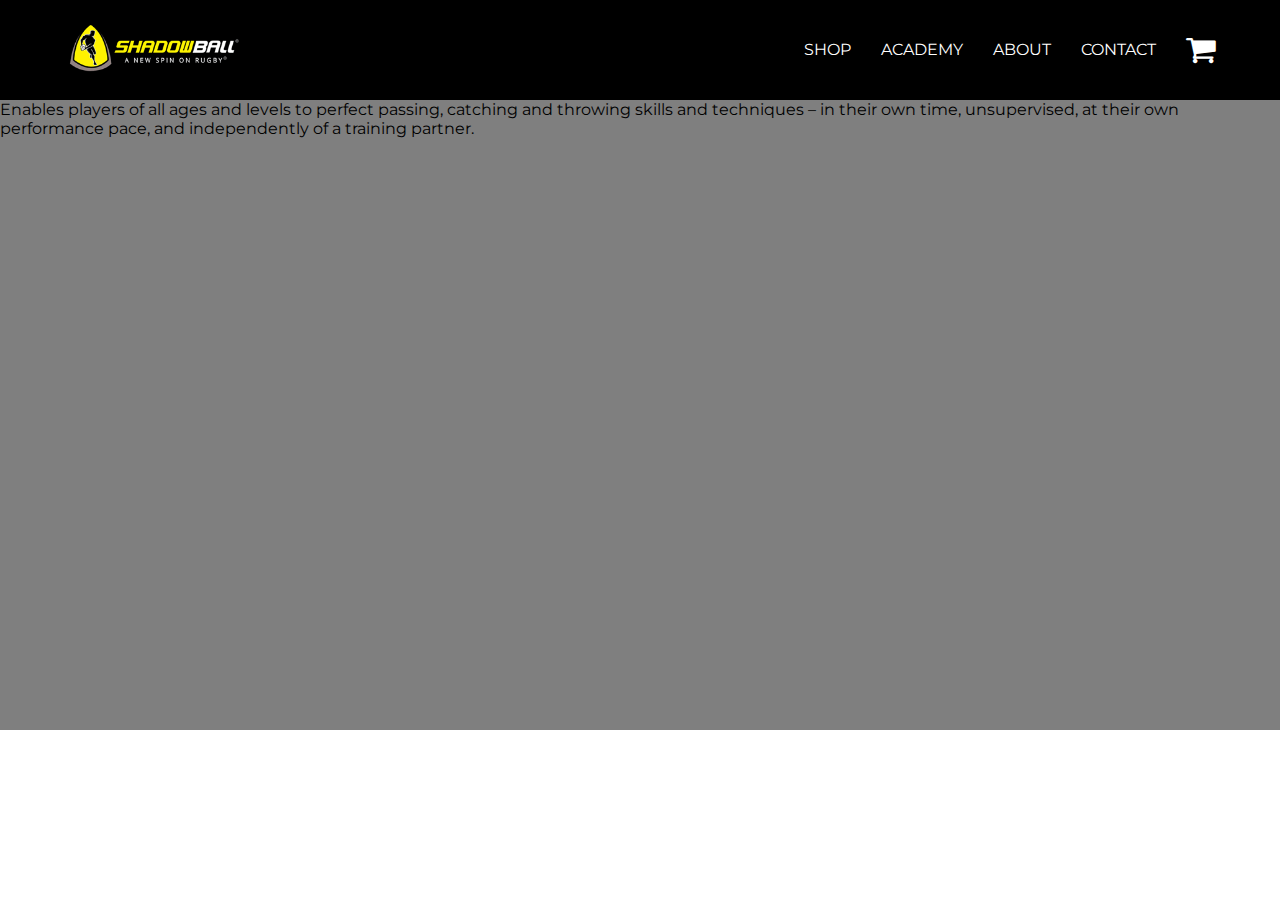
==== html/index.html @ 96aff248 "save changes" ====
<!DOCTYPE html>
<html lang="en">

<head>
  <meta charset="UTF-8">
  <meta name="viewport" content="width=device-width, initial-scale=1.0">
  <link rel="stylesheet" href="/css/style.css">
  <link rel="stylesheet" href="https://cdnjs.cloudflare.com/ajax/libs/font-awesome/4.7.0/css/font-awesome.min.css">
  <link href="https://fonts.googleapis.com/css?family=Montserrat:400,600,700&display=swap" rel="stylesheet">
  <title>Home</title>
</head>

<body>

  <header class="main-menu">

    <nav class="nav-bar">
      <a href="/" class="logo">
        <img src="/img/shadowball_logo.png" alt="Shadowball logo">
      </a>
      <ul class="nav-links">
        <li class="nav-item"><a>Shop</a>
          <ul class="dropdown">
            <li><a href="">Shadowball´s</a> </li>
            <li><a href="">Equipment</a> </li>
            <li><a href="">Booster Team Pack</a> </li>
            <li><a href="">Wear</a> </li>
          </ul>
        </li>
        <li class="nav-item"><a>Academy</a></li>
        <li class="nav-item"><a>About</a></li>
        <li class="nav-item"><a>Contact</a></li>
        <li class="nav-item cart"><i class="fa fa-shopping-cart"></i></li>
      </ul>
    </nav>
  </header>

  <main>
    <section class="hero-banner">
<p>Enables <span>players of all ages</span> and levels to perfect passing, catching and throwing skills and techniques – in their own time, unsupervised, at their own performance pace, and <span>independently of a training partner.</span>
</p>
    </section>
  </main>

</body>

</html>
---- css/style.css ----
html, body, * {
    padding: 0;
    margin: 0;
    font-family: 'Montserrat', sans-serif;
    box-sizing: border-box;
}


.main-menu, .nav-bar {
    background-color: black;
}
ul, li {
    list-style: none;
}
a {
    text-decoration: none;
}
  
.nav-bar {
    width: 90%;
    margin: 0 auto;
    background-color: black;
    color: white;
    height: 100px;
    padding: 10px 0;
    display: flex;
    justify-content: space-between;
    align-items: center;
}

.logo {
display: inline-block;
}

.nav-links {
    list-style: none;
    display: flex;
   text-transform: uppercase;
   position: relative;
}



.nav-item a {
    display: inline-block;
    padding: 10px 15px;
    text-decoration: none;
    color: white;
    border-bottom: 2px solid transparent;
    transition: 0.5s;
    
}

.cart {
    color: white;
    font-size: 32px;
    margin-left: 15px;
}

.nav-item:hover a  {
    color: yellow;
    border-bottom: 2px solid  yellow;
    cursor: pointer;
   
}

.logo img {
    width: 175px;
    vertical-align: middle;
}


.nav-item a:hover ~ .dropdown, .dropdown:hover{
    top: 70px;
    display: block;
    color: white;
}

/*.dropdown li{
    position: relative;
    display: none;
}*/


.dropdown {
 color: white;
 border: none;
 position: absolute;
 display: flex;
 flex-direction: column;
 width: 100%;
 background-color: black;
 color: white;
 height: 300px;
 display: none;
}


/*Hero banner*/
.hero-banner {
    background: linear-gradient(rgba(0,0,0,0.5), rgba(0,0,0,0.5)), url(img/hero_image.jpg) center center/cover no-repeat;
    height: 70vh;
}
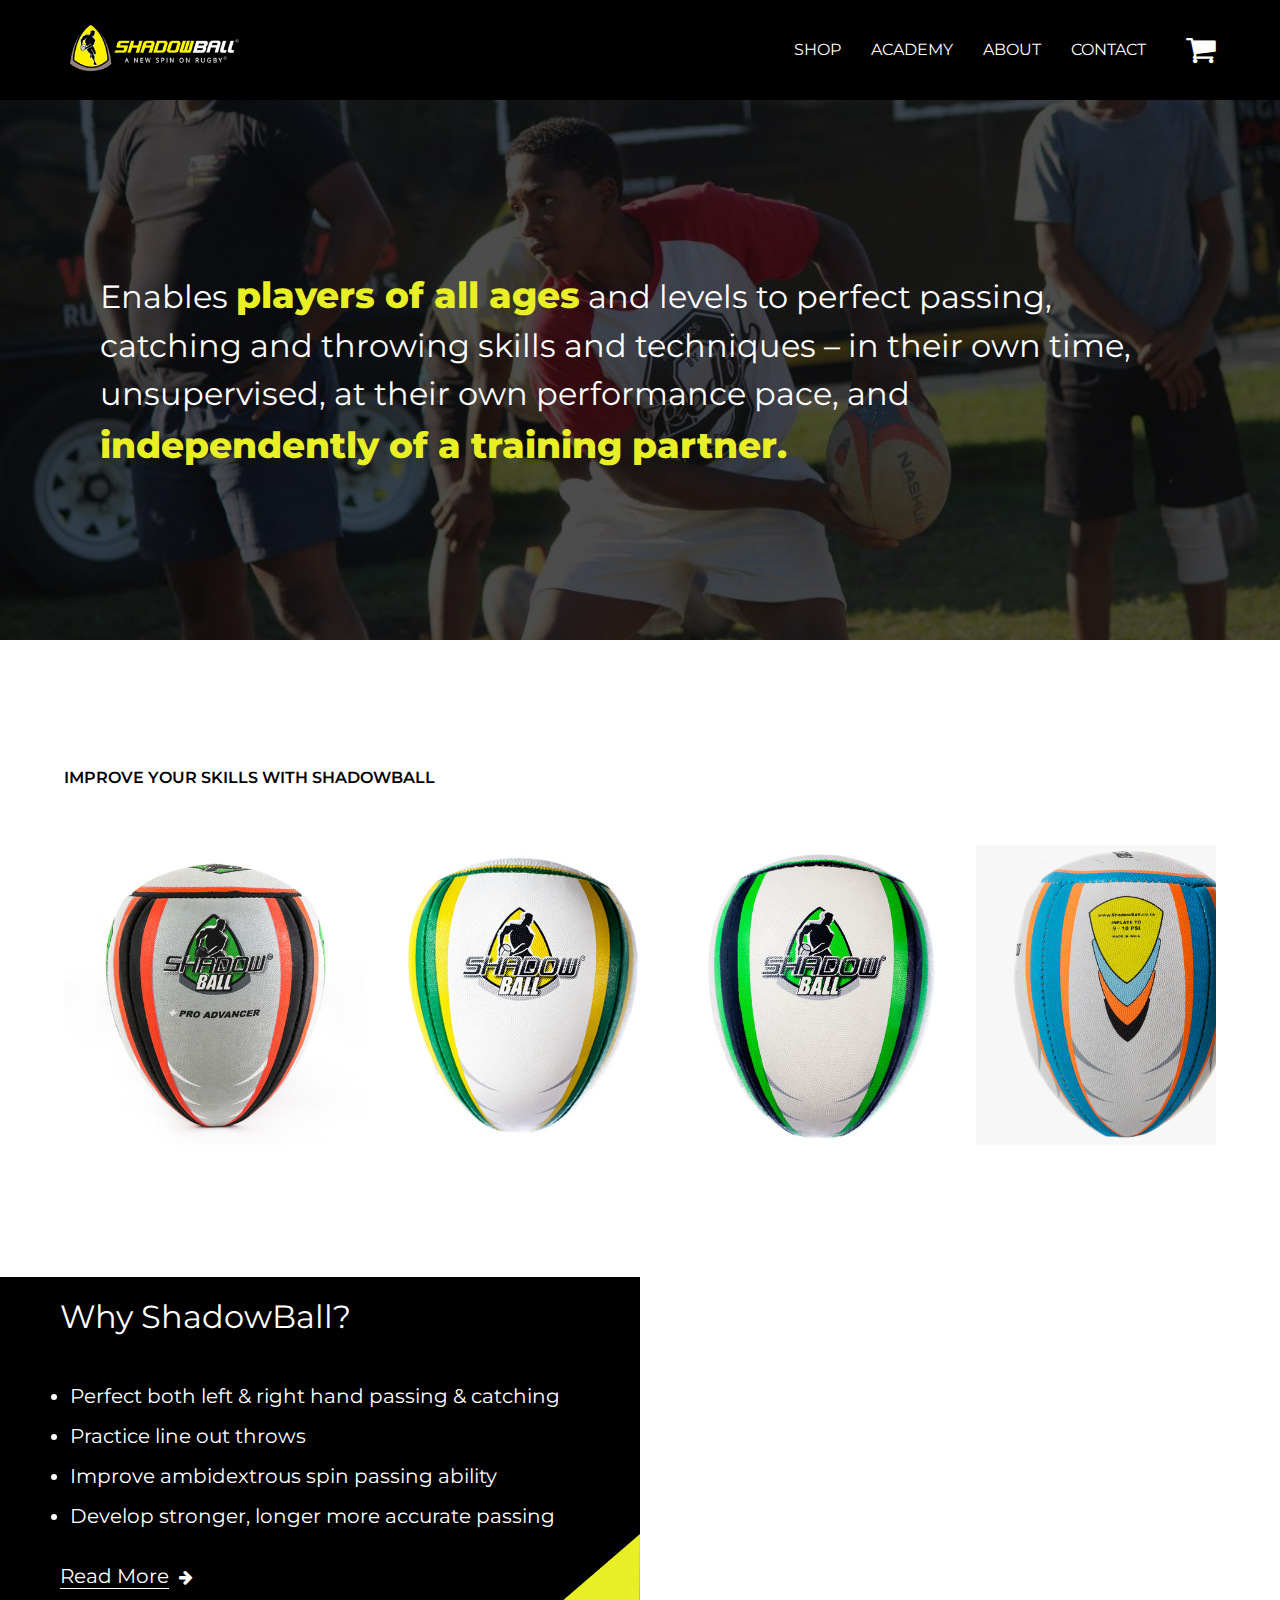
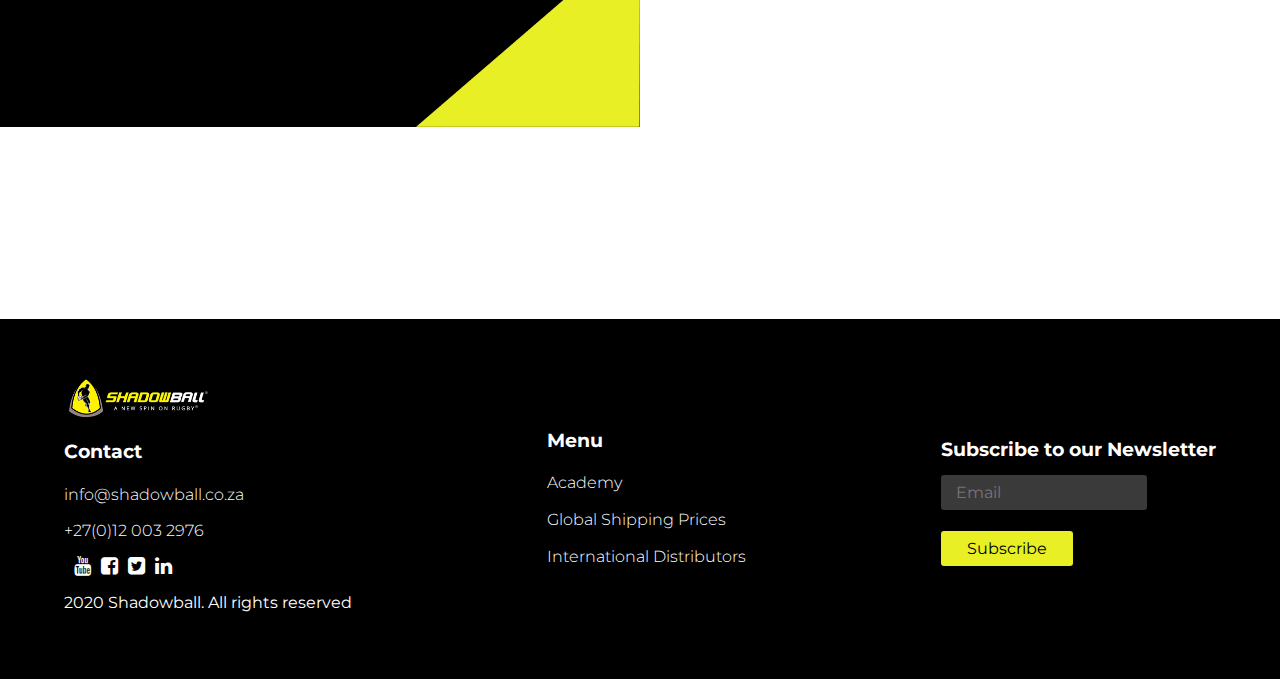
==== commit f7e59d18: "home css stylling start" ====
--- a/html/index.html
+++ b/html/index.html
@@ -6,8 +6,7 @@
   <meta name="viewport" content="width=device-width, initial-scale=1.0">
   <link rel="stylesheet" href="/css/style.css">
   <link rel="stylesheet" href="https://cdnjs.cloudflare.com/ajax/libs/font-awesome/4.7.0/css/font-awesome.min.css">
-  <link href="https://fonts.googleapis.com/css?family=Montserrat:400,600,700&display=swap" rel="stylesheet">
-  <title>Home</title>
+  <link href="https://fonts.googleapis.com/css?family=Montserrat:300,400,500,600,700&display=swap" rel="stylesheet">  <title>Home</title>
 </head>
 
 <body>
@@ -37,10 +36,85 @@
 
   <main>
     <section class="hero-banner">
-<p>Enables <span>players of all ages</span> and levels to perfect passing, catching and throwing skills and techniques – in their own time, unsupervised, at their own performance pace, and <span>independently of a training partner.</span>
+<p>Enables <span>players of all ages</span> and levels to perfect 
+  passing, catching and throwing skills and techniques – in their own time, unsupervised, at 
+  their own performance pace, and <span>independently of a training partner.</span>
 </p>
     </section>
+
+    <section class="box">
+      <header>Improve your skills with Shadowball</header>
+      <div class="card"><div class="card-img-a"></div>
+        <button>View</button></div>
+      <div class="card"><div class="card-img-b"></div>
+        <button>View</button></div>
+      <div class="card"><div class="card-img-c"></div>
+        <button>View</button></div>
+      <div class="card"><div class="card-img-d"></div>
+        <button>View</button></div>
+    </section>
+
+    <section class="info-container">
+      <div class="card-content">
+        <header>Why ShadowBall?</header>
+        <ul>
+          <li>Perfect both left & right hand passing & catching</li>
+          <li>Practice line out throws</li>
+          <li>Improve ambidextrous spin passing ability</li>
+          <li>Develop stronger, longer more accurate passing</li>
+        </ul>
+        <a href="http://" target="_blank">Read More</a><i class="fa fa-arrow-right"></i>
+        <img src="/img/triangle.png" alt="" srcset="">
+      </div>
+      <div class="video-content">
+        <iframe src="https://www.youtube.com/embed/h4r_o-A_VyU" 
+        frameborder="0" allow="accelerometer; autoplay; encrypted-media; gyroscope; picture-in-picture" allowfullscreen></iframe>
+      </div>
+    </section>
   </main>
+
+  <footer>
+    <div class="inner-footer">
+    <section class="contact">
+      <img src="/img/shadowball_logo.png" alt="ShadowBall logo">
+      <h3>Contact</h3>
+      <ul>
+        <li>info@shadowball.co.za</li>
+        <li>+27(0)12 003 2976</li>
+      </ul>
+      <ul class="social-media">
+        <li><i class="fa fa-youtube"></i></li>
+        <li><i class="fa fa-facebook-square"></i></li>
+        <li><i class="fa fa-twitter-square"></i></li>
+        <li><i class="fa fa-linkedin"></i></li>
+      </ul>
+      <p>2020 Shadowball. All rights reserved</p>
+    </section>
+
+    <section class="footer-menu">
+    <h3>Menu</h3>
+    <ul>
+      <li><a href="">Academy</a></li>
+      <li><a href="">Global Shipping Prices</a></li>
+      <li><a href="">International Distributors</a></li>
+    </ul>
+  </section>
+
+    <section class="newsletter">
+      <h3>Subscribe to our Newsletter</h3>   
+      <form action="">
+        <div class="container">
+          <input type="text" placeholder="Email" name="mail" required>
+        </div>
+      
+        <div class="container">
+          <input type="submit" value="Subscribe">
+        </div>
+      </form>
+    </section>
+  </div>
+  </footer>
+  
 
 </body>
 
--- a/css/style.css
+++ b/css/style.css
@@ -3,15 +3,23 @@
     margin: 0;
     font-family: 'Montserrat', sans-serif;
     box-sizing: border-box;
+   
+}
+
+.box, .info-container {
+    margin-top: 10%;
+
+}
+
+img {
+    width: 100%;
 }
 
 
 .main-menu, .nav-bar {
     background-color: black;
 }
-ul, li {
-    list-style: none;
-}
+
 a {
     text-decoration: none;
 }
@@ -75,12 +83,6 @@
     display: block;
     color: white;
 }
-
-/*.dropdown li{
-    position: relative;
-    display: none;
-}*/
-
 
 .dropdown {
  color: white;
@@ -98,6 +100,223 @@
 
 /*Hero banner*/
 .hero-banner {
-    background: linear-gradient(rgba(0,0,0,0.5), rgba(0,0,0,0.5)), url(img/hero_image.jpg) center center/cover no-repeat;
-    height: 70vh;
-}
+    background: linear-gradient(rgba(0,0,0,0.7), rgba(0,0,0,0.7)), url(/img/hero_image.jpg) bottom center/cover no-repeat;
+    height: 60vh;
+}
+.hero-banner {
+    padding: 100px;
+    font-size: 32px;
+    line-height: 1.5;
+    color: white;
+    display: flex;
+    justify-content: center;
+    align-items: center;
+}
+
+.hero-banner span {
+    color: #E8F025;
+    font-weight: 800;
+    font-size: 36px;
+}
+
+.box {
+    overflow-x: scroll;
+    overflow-y: hidden;
+    white-space: nowrap;
+    width: 90%;
+    margin: 0 auto;
+    padding-top: 10%;
+}
+
+.box::-webkit-scrollbar {
+    display: none;
+}
+
+.box header {
+    padding-bottom: 5%;
+    text-transform: uppercase;
+    font-weight: 600;
+}
+
+.card {
+    display: inline-block;
+    background-color: black;
+    width: 300px;
+    height: 100%;
+    position: relative;
+}
+
+.card-img-a {
+    background: url(/img/SHADOWBALL_PRO_ADVANCER.jpg) center center/cover no-repeat;
+    height: 300px;   
+}
+
+.card-img-b {
+    background: url(/img/SHADOWBALL_PRO_SIZE_5.jpg) center center/cover no-repeat;
+    height: 300px;   
+}
+.card-img-c {
+    background: url(/img/SHADOWBALL_PRO_SIZE_4.jpg) center center/cover no-repeat;
+    height: 300px;   
+}
+.card-img-d {
+    background: url(/img/SHADOWBALL_PRO_SIZE_.jpeg) center center/cover no-repeat;
+    height: 300px;   
+}
+
+.card:hover .card-img-a {
+    background: linear-gradient(rgba(0,0,0,0.7), rgba(0,0,0,0.7)), url(/img/SHADOWBALL_PRO_ADVANCER.jpg) center center/cover no-repeat;
+    transition: 0.5s;
+}
+
+.card:hover .card-img-b {
+    background: linear-gradient(rgba(0,0,0,0.7), rgba(0,0,0,0.7)), url(/img/SHADOWBALL_PRO_SIZE_5.jpg) center center/cover no-repeat;
+    transition: 0.5s;
+}
+
+.card:hover .card-img-c {
+    background: linear-gradient(rgba(0,0,0,0.7), rgba(0,0,0,0.7)), url(/img/SHADOWBALL_PRO_SIZE_4.jpg) center center/cover no-repeat;
+    transition: 0.5s;
+}
+
+.card:hover .card-img-d {
+    background: linear-gradient(rgba(0,0,0,0.7), rgba(0,0,0,0.7)), url(/img/SHADOWBALL_PRO_SIZE_.jpeg) center center/cover no-repeat;
+    transition: 0.5s;
+}
+.card button {
+    position: absolute;
+    top: 50%;
+    left: 50%;
+    background-color: #E8F025;
+    transform: translate(-50%, -50%);
+    padding: 12px 25px 12px 25px;
+    font-size: 18px;
+    border: none;
+    color: black;
+    width: 155px;
+    opacity: 0;
+    transition: 0.5s;
+
+}
+
+.card:hover button{
+    opacity: 1;
+    cursor: pointer;
+}
+
+.info-container {
+    display: flex;
+    flex-direction: row;
+    height: 450px;
+    margin-bottom: 192px;
+}
+
+.card-content, .video-content {
+    flex: 1;
+}
+
+.card-content {
+    background-color: black;
+    color: white;
+    position: relative;
+}
+
+.card-content img {
+    position: absolute;
+    bottom: 0;
+    right: 0;
+    width: 35%;
+}
+
+.card-content header {
+    padding: 20px 60px 20px 60px;
+    font-size: 32px;
+}
+
+.card-content  ul {
+    padding: 20px 60px 20px 60px;
+    font-size: 20px;
+    line-height: 2;
+    color: white;
+}
+
+.info-container .card-content a {
+    margin: 20px 0px 20px 60px;
+    font-size: 20px;
+    line-height: 2;
+    color: white;
+    border-bottom: 1px solid;
+}
+
+.card-content  ul,  i {
+    margin-left: 10px;
+    color: white;
+}
+
+.video-content iframe{
+    width: 100%; 
+    height: 100%
+}
+footer {
+    background-color: black;
+}
+
+
+footer .inner-footer {
+    display: flex;
+    justify-content: space-between;
+    align-items: center;
+    background-color: black;
+    color: white;
+    height: 40vh;
+    width: 90%;
+    margin: 0 auto;
+    line-height: 2;
+}
+
+footer .contact img {
+    width: 50%;
+}
+footer ul {
+    list-style: none;
+}
+footer ul li{
+    font-weight: 300;
+    line-height: 2.3;
+}
+footer ul a {
+    color: white;
+}
+footer h3{
+    padding-bottom: 6px;
+}
+
+footer .social-media {
+    display: inline-flex;
+}
+
+footer .social-media i {
+    font-size: 20px;
+}
+
+footer input[type=text] {
+    width: 75%;
+    height: 35px;
+    border-radius: 3px;
+    background-color: #3B3A3A;
+    border: none;
+    padding: 0 0 0 15px;
+    font-size: 16px;
+    color: #FFFFFF;
+}
+
+footer input[type=submit] {
+    width: 48%;
+    height: 35px;
+    border-radius: 3px;
+    margin-top: 21px;
+    background: #E8F025;
+    border: none;
+    color: black;
+    font-size: 16px;
+}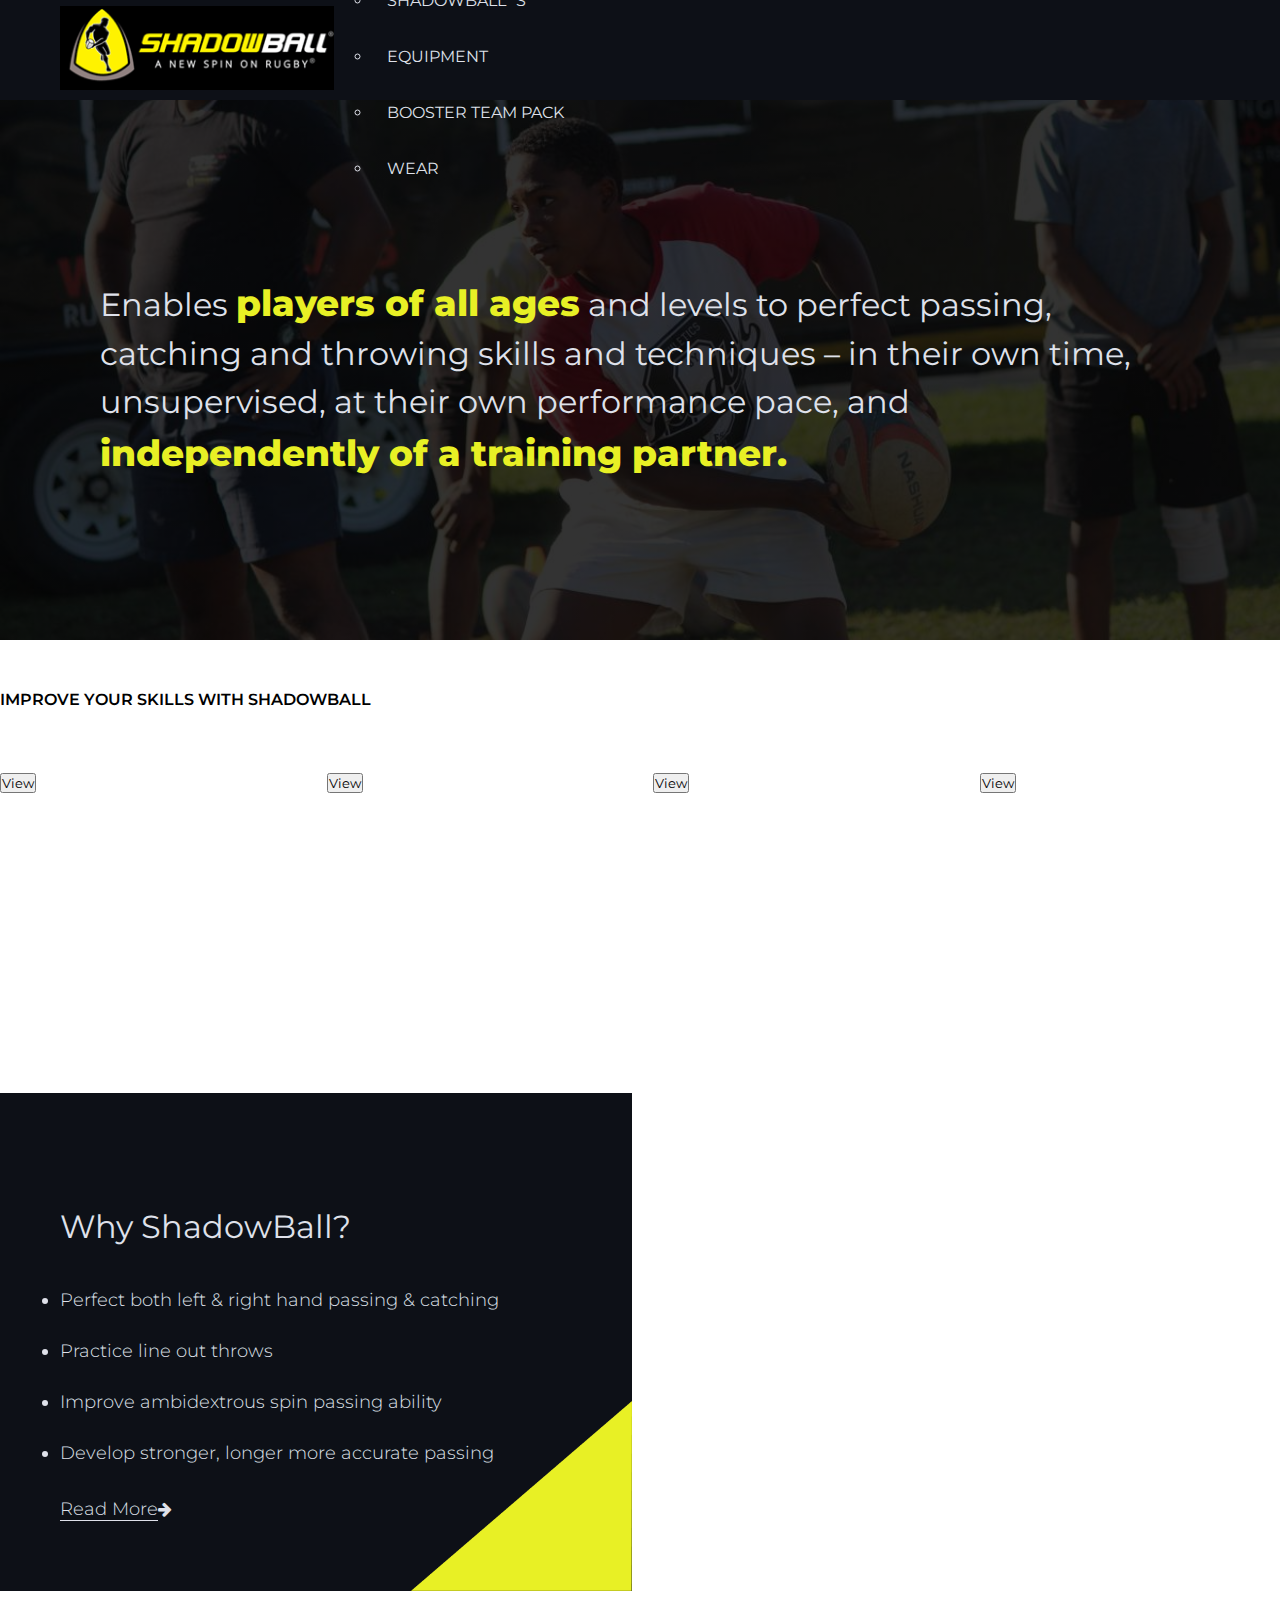
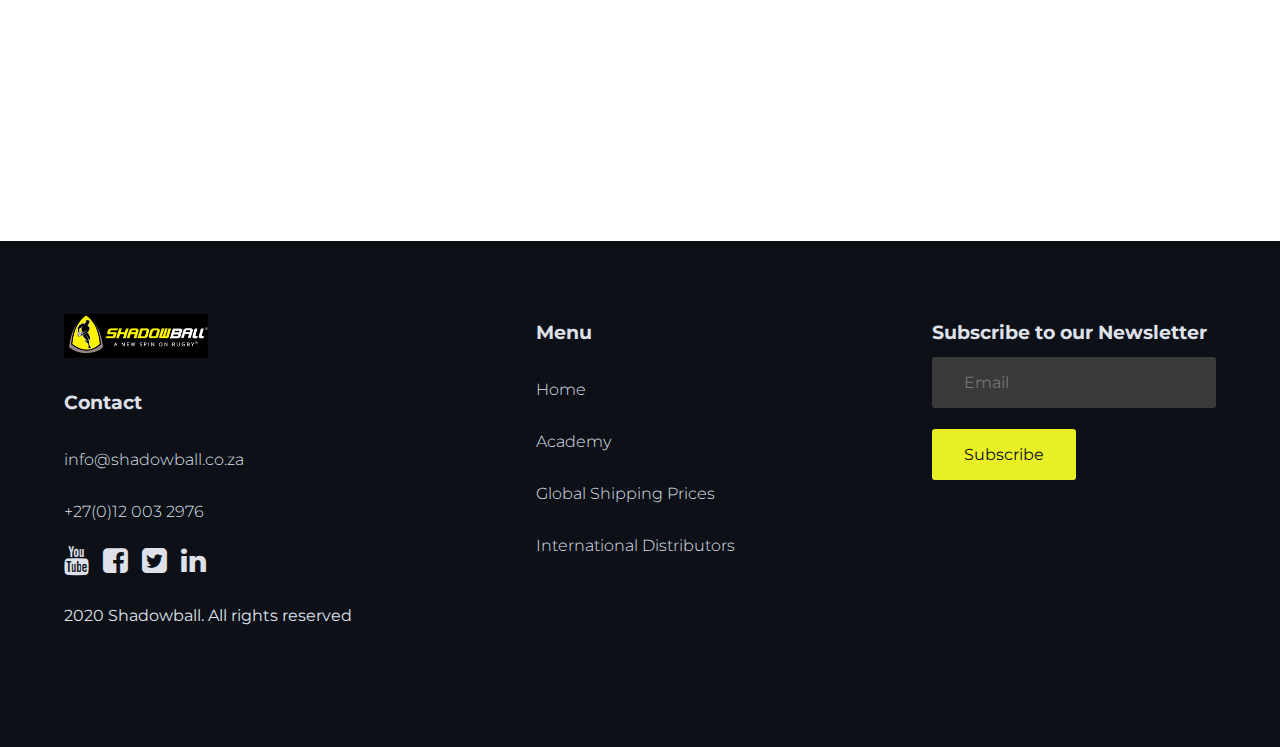
==== commit 8209adb4: "added files" ====
--- a/html/index.html
+++ b/html/index.html
@@ -6,7 +6,8 @@
   <meta name="viewport" content="width=device-width, initial-scale=1.0">
   <link rel="stylesheet" href="/css/style.css">
   <link rel="stylesheet" href="https://cdnjs.cloudflare.com/ajax/libs/font-awesome/4.7.0/css/font-awesome.min.css">
-  <link href="https://fonts.googleapis.com/css?family=Montserrat:300,400,500,600,700&display=swap" rel="stylesheet">  <title>Home</title>
+  <link href="https://fonts.googleapis.com/css?family=Montserrat:300,400,500,600,700&display=swap" rel="stylesheet">  
+  <title>Home</title>
 </head>
 
 <body>
@@ -44,6 +45,7 @@
 
     <section class="box">
       <header>Improve your skills with Shadowball</header>
+      <div class="cards-container">
       <div class="card"><div class="card-img-a"></div>
         <button>View</button></div>
       <div class="card"><div class="card-img-b"></div>
@@ -52,6 +54,7 @@
         <button>View</button></div>
       <div class="card"><div class="card-img-d"></div>
         <button>View</button></div>
+      </div>
     </section>
 
     <section class="info-container">
@@ -94,6 +97,7 @@
     <section class="footer-menu">
     <h3>Menu</h3>
     <ul>
+      <li><a href="">Home</a></li>
       <li><a href="">Academy</a></li>
       <li><a href="">Global Shipping Prices</a></li>
       <li><a href="">International Distributors</a></li>
--- a/css/style.css
+++ b/css/style.css
@@ -1,322 +1,7 @@
-html, body, * {
-    padding: 0;
-    margin: 0;
-    font-family: 'Montserrat', sans-serif;
-    box-sizing: border-box;
-   
-}
+@import "import/index.css";
+@import "import/category.css";
+@import "import/subcategory.css";
+@import "import/pdp.css";
+@import "import/error.css";
+@import "import/media_quaries.css";
 
-.box, .info-container {
-    margin-top: 10%;
-
-}
-
-img {
-    width: 100%;
-}
-
-
-.main-menu, .nav-bar {
-    background-color: black;
-}
-
-a {
-    text-decoration: none;
-}
-  
-.nav-bar {
-    width: 90%;
-    margin: 0 auto;
-    background-color: black;
-    color: white;
-    height: 100px;
-    padding: 10px 0;
-    display: flex;
-    justify-content: space-between;
-    align-items: center;
-}
-
-.logo {
-display: inline-block;
-}
-
-.nav-links {
-    list-style: none;
-    display: flex;
-   text-transform: uppercase;
-   position: relative;
-}
-
-
-
-.nav-item a {
-    display: inline-block;
-    padding: 10px 15px;
-    text-decoration: none;
-    color: white;
-    border-bottom: 2px solid transparent;
-    transition: 0.5s;
-    
-}
-
-.cart {
-    color: white;
-    font-size: 32px;
-    margin-left: 15px;
-}
-
-.nav-item:hover a  {
-    color: yellow;
-    border-bottom: 2px solid  yellow;
-    cursor: pointer;
-   
-}
-
-.logo img {
-    width: 175px;
-    vertical-align: middle;
-}
-
-
-.nav-item a:hover ~ .dropdown, .dropdown:hover{
-    top: 70px;
-    display: block;
-    color: white;
-}
-
-.dropdown {
- color: white;
- border: none;
- position: absolute;
- display: flex;
- flex-direction: column;
- width: 100%;
- background-color: black;
- color: white;
- height: 300px;
- display: none;
-}
-
-
-/*Hero banner*/
-.hero-banner {
-    background: linear-gradient(rgba(0,0,0,0.7), rgba(0,0,0,0.7)), url(/img/hero_image.jpg) bottom center/cover no-repeat;
-    height: 60vh;
-}
-.hero-banner {
-    padding: 100px;
-    font-size: 32px;
-    line-height: 1.5;
-    color: white;
-    display: flex;
-    justify-content: center;
-    align-items: center;
-}
-
-.hero-banner span {
-    color: #E8F025;
-    font-weight: 800;
-    font-size: 36px;
-}
-
-.box {
-    overflow-x: scroll;
-    overflow-y: hidden;
-    white-space: nowrap;
-    width: 90%;
-    margin: 0 auto;
-    padding-top: 10%;
-}
-
-.box::-webkit-scrollbar {
-    display: none;
-}
-
-.box header {
-    padding-bottom: 5%;
-    text-transform: uppercase;
-    font-weight: 600;
-}
-
-.card {
-    display: inline-block;
-    background-color: black;
-    width: 300px;
-    height: 100%;
-    position: relative;
-}
-
-.card-img-a {
-    background: url(/img/SHADOWBALL_PRO_ADVANCER.jpg) center center/cover no-repeat;
-    height: 300px;   
-}
-
-.card-img-b {
-    background: url(/img/SHADOWBALL_PRO_SIZE_5.jpg) center center/cover no-repeat;
-    height: 300px;   
-}
-.card-img-c {
-    background: url(/img/SHADOWBALL_PRO_SIZE_4.jpg) center center/cover no-repeat;
-    height: 300px;   
-}
-.card-img-d {
-    background: url(/img/SHADOWBALL_PRO_SIZE_.jpeg) center center/cover no-repeat;
-    height: 300px;   
-}
-
-.card:hover .card-img-a {
-    background: linear-gradient(rgba(0,0,0,0.7), rgba(0,0,0,0.7)), url(/img/SHADOWBALL_PRO_ADVANCER.jpg) center center/cover no-repeat;
-    transition: 0.5s;
-}
-
-.card:hover .card-img-b {
-    background: linear-gradient(rgba(0,0,0,0.7), rgba(0,0,0,0.7)), url(/img/SHADOWBALL_PRO_SIZE_5.jpg) center center/cover no-repeat;
-    transition: 0.5s;
-}
-
-.card:hover .card-img-c {
-    background: linear-gradient(rgba(0,0,0,0.7), rgba(0,0,0,0.7)), url(/img/SHADOWBALL_PRO_SIZE_4.jpg) center center/cover no-repeat;
-    transition: 0.5s;
-}
-
-.card:hover .card-img-d {
-    background: linear-gradient(rgba(0,0,0,0.7), rgba(0,0,0,0.7)), url(/img/SHADOWBALL_PRO_SIZE_.jpeg) center center/cover no-repeat;
-    transition: 0.5s;
-}
-.card button {
-    position: absolute;
-    top: 50%;
-    left: 50%;
-    background-color: #E8F025;
-    transform: translate(-50%, -50%);
-    padding: 12px 25px 12px 25px;
-    font-size: 18px;
-    border: none;
-    color: black;
-    width: 155px;
-    opacity: 0;
-    transition: 0.5s;
-
-}
-
-.card:hover button{
-    opacity: 1;
-    cursor: pointer;
-}
-
-.info-container {
-    display: flex;
-    flex-direction: row;
-    height: 450px;
-    margin-bottom: 192px;
-}
-
-.card-content, .video-content {
-    flex: 1;
-}
-
-.card-content {
-    background-color: black;
-    color: white;
-    position: relative;
-}
-
-.card-content img {
-    position: absolute;
-    bottom: 0;
-    right: 0;
-    width: 35%;
-}
-
-.card-content header {
-    padding: 20px 60px 20px 60px;
-    font-size: 32px;
-}
-
-.card-content  ul {
-    padding: 20px 60px 20px 60px;
-    font-size: 20px;
-    line-height: 2;
-    color: white;
-}
-
-.info-container .card-content a {
-    margin: 20px 0px 20px 60px;
-    font-size: 20px;
-    line-height: 2;
-    color: white;
-    border-bottom: 1px solid;
-}
-
-.card-content  ul,  i {
-    margin-left: 10px;
-    color: white;
-}
-
-.video-content iframe{
-    width: 100%; 
-    height: 100%
-}
-footer {
-    background-color: black;
-}
-
-
-footer .inner-footer {
-    display: flex;
-    justify-content: space-between;
-    align-items: center;
-    background-color: black;
-    color: white;
-    height: 40vh;
-    width: 90%;
-    margin: 0 auto;
-    line-height: 2;
-}
-
-footer .contact img {
-    width: 50%;
-}
-footer ul {
-    list-style: none;
-}
-footer ul li{
-    font-weight: 300;
-    line-height: 2.3;
-}
-footer ul a {
-    color: white;
-}
-footer h3{
-    padding-bottom: 6px;
-}
-
-footer .social-media {
-    display: inline-flex;
-}
-
-footer .social-media i {
-    font-size: 20px;
-}
-
-footer input[type=text] {
-    width: 75%;
-    height: 35px;
-    border-radius: 3px;
-    background-color: #3B3A3A;
-    border: none;
-    padding: 0 0 0 15px;
-    font-size: 16px;
-    color: #FFFFFF;
-}
-
-footer input[type=submit] {
-    width: 48%;
-    height: 35px;
-    border-radius: 3px;
-    margin-top: 21px;
-    background: #E8F025;
-    border: none;
-    color: black;
-    font-size: 16px;
-}